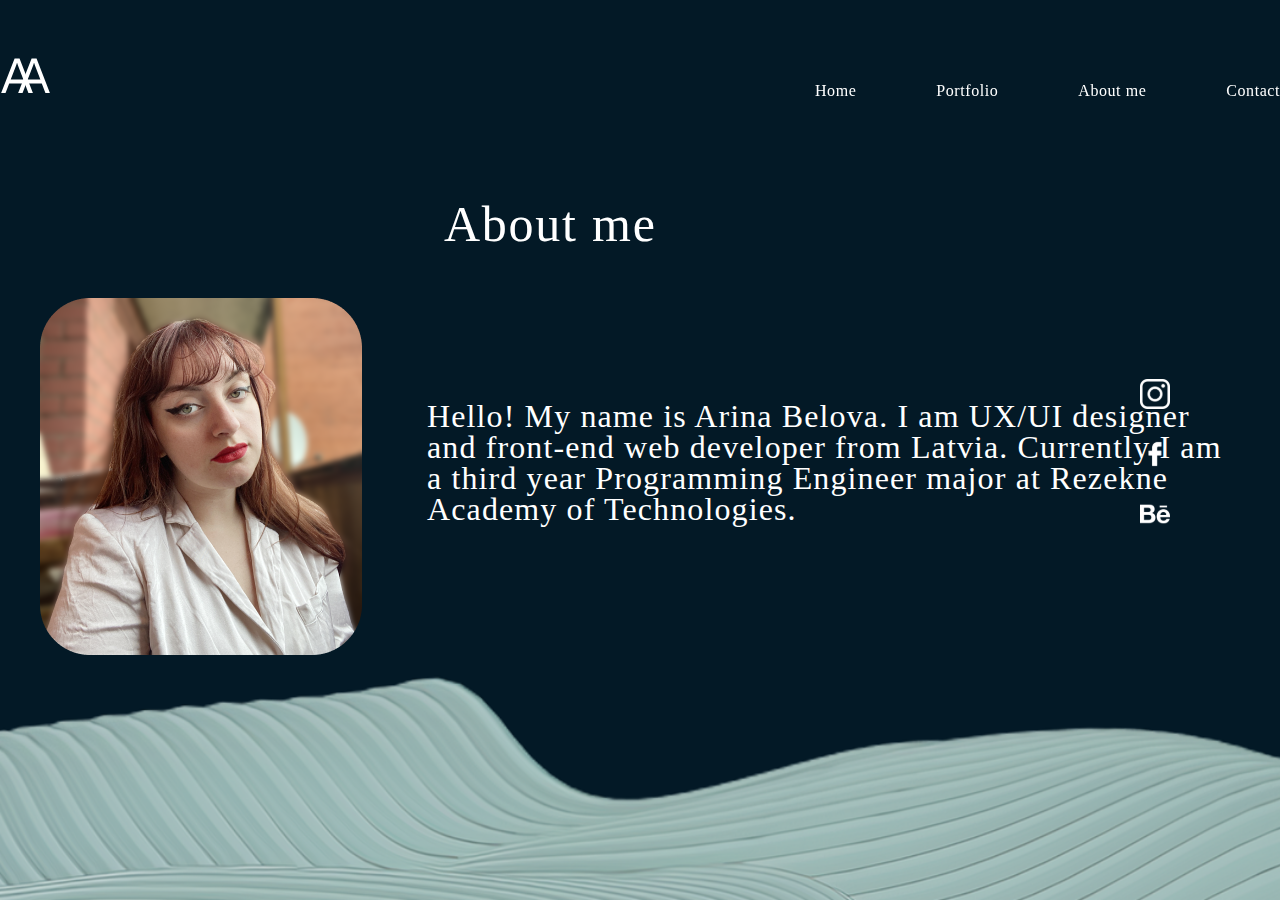
==== about_me.html @ cb5847c9 "Added new files" ====
<!DOCTYPE html>
<html lang="en">
<head>
    <meta charset="UTF-8">
    <meta http-equiv="X-UA-Compatible" content="IE=edge">
    <meta name="viewport" content="width=device-width, initial-scale=1.0">
    <title>Arina</title>
    <link rel="stylesheet" href="./css/style.css">
</head>
<body>
    <header class="header">
        <div class="wrapper">  
           <div class="header_wrapper">
                <div class="header_logo">
                    <a href="/" class="header_logo-link">
                        <img src="./img/svg/arina_logo.svg" alt="Hello there! My name is Arina" class="header_logo-pic">
                    </a>
                </div>
                <nav class="header_nav">
                    <ul class="header_list">
                        <li class="header_item">
                            <a href="/index.html" class="header_link">Home</a>
                        </li>
                        <li class="header_item">
                            <a href="/portfolio.html" class="header_link">Portfolio</a>
                        </li>
                        <li class="header_item">
                            <a href="#!" class="header_link">About me</a>
                        </li>
                        <li class="header_item">
                            <a href="/contact.html" class="header_link">Contact</a>
                        </li>
                    </ul>
                </nav>
           </div> 
        </div>
    </header>

    <main class="main">
        <section class="decor">
            <div class="container">
                <img src="../img/decor_alt.png" class="container_img">
            </div>
            <div class="title">
                <h1 class="about_title">
                  About me
                  </h1>
            </div>
            <div class="about_wrapper">
                <img src="../img/portrait.png" alt="Arina Belova">
                <div class="about_text">
                    <p>
                        Hello! My name is Arina Belova. I am UX/UI designer and front-end web developer from Latvia. Currently I am a third year Programming Engineer major at Rezekne Academy of Technologies. 
                     </p>
                </div>
            </div>
            <div class="socials">
                <ul class="socials_list">
                    <li class="socials_item">
                        <a href="https://www.instagram.com/ant1taxxi/" target="_blank" class="socials_link">
                            <img src="./img/svg/Instagram.svg" alt="Instagram" class="socials_img">
                        </a>
                    </li>
                    <li class="socials_item">
                        <a href="https://www.facebook.com/amelieblv" target="_blank" class="socials_link">
                            <img src="./img/svg/Facebook.svg" alt="Facebook" class="socials_img">
                        </a>
                    </li>
                    <li class="socials_item">
                        <a href="#!" class="socials_link">
                            <img src="./img/svg/Behance.svg" alt="Behance" class="socials_img">
                        </a>
                    </li>
                </ul>
            </div>
        </section>
    </main> 

</body>
</html>
---- css/style.css ----
/* http://meyerweb.com/eric/tools/css/reset/
   v2.0-modified | 20110126
   License: none (public domain)
*/

html, body, div, span, applet, object, iframe,
h1, h2, h3, h4, h5, h6, p, blockquote, pre,
a, abbr, acronym, address, big, cite, code,
del, dfn, em, img, ins, kbd, q, s, samp,
small, strike, strong, sub, sup, tt, var,
b, u, i, center,
dl, dt, dd, ol, ul, li,
fieldset, form, label, legend,
table, caption, tbody, tfoot, thead, tr, th, td,
article, aside, canvas, details, embed,
figure, figcaption, footer, header, hgroup,
menu, nav, output, ruby, section, summary,
time, mark, audio, video {
  margin: 0;
	padding: 0;
	border: 0;
	font-size: 100%;
	font: inherit;
	vertical-align: baseline;
}

/* make sure to set some focus styles for accessibility */
:focus {
    outline: 0;
}

/* HTML5 display-role reset for older browsers */
article, aside, details, figcaption, figure,
footer, header, hgroup, menu, nav, section {
	display: block;
}

body {
	line-height: 1;
}

ol, ul {
	list-style: none;
}

blockquote, q {
	quotes: none;
}

blockquote:before, blockquote:after,
q:before, q:after {
	content: '';
	content: none;
}

table {
	border-collapse: collapse;
	border-spacing: 0;
}

input[type=search]::-webkit-search-cancel-button,
input[type=search]::-webkit-search-decoration,
input[type=search]::-webkit-search-results-button,
input[type=search]::-webkit-search-results-decoration {
    -webkit-appearance: none;
    -moz-appearance: none;
}

input[type=search] {
    -webkit-appearance: none;
    -moz-appearance: none;
    -webkit-box-sizing: content-box;
    -moz-box-sizing: content-box;
    box-sizing: content-box;
}

textarea {
    overflow: auto;
    vertical-align: top;
    resize: vertical;
}

/**
 * Correct `inline-block` display not defined in IE 6/7/8/9 and Firefox 3.
 */

audio,
canvas,
video {
    display: inline-block;
    *display: inline;
    *zoom: 1;
    max-width: 100%;
}

/**
 * Prevent modern browsers from displaying `audio` without controls.
 * Remove excess height in iOS 5 devices.
 */

audio:not([controls]) {
    display: none;
    height: 0;
}

/**
 * Address styling not present in IE 7/8/9, Firefox 3, and Safari 4.
 * Known issue: no IE 6 support.
 */

[hidden] {
    display: none;
}

/**
 * 1. Correct text resizing oddly in IE 6/7 when body `font-size` is set using
 *    `em` units.
 * 2. Prevent iOS text size adjust after orientation change, without disabling
 *    user zoom.
 */

html {
    font-size: 100%; /* 1 */
    -webkit-text-size-adjust: 100%; /* 2 */
    -ms-text-size-adjust: 100%; /* 2 */
}

/**
 * Address `outline` inconsistency between Chrome and other browsers.
 */

a:focus {
    outline: thin dotted;
}

/**
 * Improve readability when focused and also mouse hovered in all browsers.
 */

a:active,
a:hover {
    outline: 0;
}

/**
 * 1. Remove border when inside `a` element in IE 6/7/8/9 and Firefox 3.
 * 2. Improve image quality when scaled in IE 7.
 */

img {
    border: 0; /* 1 */
    -ms-interpolation-mode: bicubic; /* 2 */
}

/**
 * Address margin not present in IE 6/7/8/9, Safari 5, and Opera 11.
 */

figure {
    margin: 0;
}

/**
 * Correct margin displayed oddly in IE 6/7.
 */

form {
    margin: 0;
}

/**
 * Define consistent border, margin, and padding.
 */

fieldset {
    border: 1px solid #c0c0c0;
    margin: 0 2px;
    padding: 0.35em 0.625em 0.75em;
}

/**
 * 1. Correct color not being inherited in IE 6/7/8/9.
 * 2. Correct text not wrapping in Firefox 3.
 * 3. Correct alignment displayed oddly in IE 6/7.
 */

legend {
    border: 0; /* 1 */
    padding: 0;
    white-space: normal; /* 2 */
    *margin-left: -7px; /* 3 */
}

/**
 * 1. Correct font size not being inherited in all browsers.
 * 2. Address margins set differently in IE 6/7, Firefox 3+, Safari 5,
 *    and Chrome.
 * 3. Improve appearance and consistency in all browsers.
 */

button,
input,
select,
textarea {
    font-size: 100%; /* 1 */
    margin: 0; /* 2 */
    vertical-align: baseline; /* 3 */
    *vertical-align: middle; /* 3 */
}

/**
 * Address Firefox 3+ setting `line-height` on `input` using `!important` in
 * the UA stylesheet.
 */

button,
input {
    line-height: normal;
}

/**
 * Address inconsistent `text-transform` inheritance for `button` and `select`.
 * All other form control elements do not inherit `text-transform` values.
 * Correct `button` style inheritance in Chrome, Safari 5+, and IE 6+.
 * Correct `select` style inheritance in Firefox 4+ and Opera.
 */

button,
select {
    text-transform: none;
}

/**
 * 1. Avoid the WebKit bug in Android 4.0.* where (2) destroys native `audio`
 *    and `video` controls.
 * 2. Correct inability to style clickable `input` types in iOS.
 * 3. Improve usability and consistency of cursor style between image-type
 *    `input` and others.
 * 4. Remove inner spacing in IE 7 without affecting normal text inputs.
 *    Known issue: inner spacing remains in IE 6.
 */

button,
html input[type="button"], /* 1 */
input[type="reset"],
input[type="submit"] {
    -webkit-appearance: button; /* 2 */
    cursor: pointer; /* 3 */
    *overflow: visible;  /* 4 */
}

/**
 * Re-set default cursor for disabled elements.
 */

button[disabled],
html input[disabled] {
    cursor: default;
}

/**
 * 1. Address box sizing set to content-box in IE 8/9.
 * 2. Remove excess padding in IE 8/9.
 * 3. Remove excess padding in IE 7.
 *    Known issue: excess padding remains in IE 6.
 */

input[type="checkbox"],
input[type="radio"] {
    box-sizing: border-box; /* 1 */
    padding: 0; /* 2 */
    *height: 13px; /* 3 */
    *width: 13px; /* 3 */
}

/**
 * 1. Address `appearance` set to `searchfield` in Safari 5 and Chrome.
 * 2. Address `box-sizing` set to `border-box` in Safari 5 and Chrome
 *    (include `-moz` to future-proof).
 */

input[type="search"] {
    -webkit-appearance: textfield; /* 1 */
    -moz-box-sizing: content-box;
    -webkit-box-sizing: content-box; /* 2 */
    box-sizing: content-box;
}

/**
 * Remove inner padding and search cancel button in Safari 5 and Chrome
 * on OS X.
 */

input[type="search"]::-webkit-search-cancel-button,
input[type="search"]::-webkit-search-decoration {
    -webkit-appearance: none;
}

/**
 * Remove inner padding and border in Firefox 3+.
 */

button::-moz-focus-inner,
input::-moz-focus-inner {
    border: 0;
    padding: 0;
}

/**
 * 1. Remove default vertical scrollbar in IE 6/7/8/9.
 * 2. Improve readability and alignment in all browsers.
 */

textarea {
    overflow: auto; /* 1 */
    vertical-align: top; /* 2 */
}

/**
 * Remove most spacing between table cells.
 */

table {
    border-collapse: collapse;
    border-spacing: 0;
}

html,
button,
input,
select,
textarea {
    color: #222;
}


::-moz-selection {
    background: #b3d4fc;
    text-shadow: none;
}

::selection {
    background: #b3d4fc;
    text-shadow: none;
}

img {
    vertical-align: middle;
}

fieldset {
    border: 0;
    margin: 0;
    padding: 0;
}

textarea {
    resize: vertical;
}

.chromeframe {
    margin: 0.2em 0;
    background: #ccc;
    color: #000;
    padding: 0.2em 0;
}

/* Neue Machina Regular */
@font-face {
    font-family: 'PP Neue Machina';
    src: url('NeueMachina-Regular.eot');
    src: local('Neue Machina Regular'), local('NeueMachina-Regular'),
        url('NeueMachina-Regular.woff2') format('woff2'),
        url('NeueMachina-Regular.woff') format('woff');
    font-weight: normal;
    font-style: normal;
}

/* Airnt */
@font-face {
    font-family: 'Airnt';
    src: local('Airnt'), local('Airnt'),
        url('../fonts/Airnt.woff') format('woff'),
        url('../fonts/Airnt.woff2') format('woff2');
    font-weight: 400;
    font-style: normal;
}

/* Airnt-Quantum */
@font-face {
    font-family: 'Airnt';
    src: local('Airnt-Quantum'), local('Airnt-Quantum'),
        url('../fonts/Airnt-Quantum.woff') format('woff'),
        url('../fonts/Airnt-Quantum.woff2') format('woff2');
    font-weight: 400;
    font-style: normal;
}

html{
    box-sizing: border-box;
}
*, *::before, *::after{
    box-sizing: inherit;
}

.wrapper{
    max-width: 1400px;
    margin: 0 auto;
}
body{
    font-family: 'Neue Machina';
    font-weight: normal;
    font-size: 16px;
    line-height: 1.2;
    font-style: normal;
    color:#ffffff;
}

/*Header start*/
.header{
    top: 0;
    left: 0;
    width: 100%;
    position: fixed;
}

.header_wrapper
{
    display:flex;
    flex-wrap: wrap;
    align-items: flex-end;
    justify-content: space-between;
    padding-top: 45px;
}

.header_list{
    display:flex;
    flex-wrap: wrap;
}

.header_item{
    margin-right:80px;
}

.header_item:last-child{
    margin-right: 0;
}

.header_link{
    font-family: 'Airnt';
    font-style: normal;
    font-weight: 400;
    font-size: 16px;
    line-height: 30px;
    display: flex;
    align-items: center;
    letter-spacing: 0.035em;
    text-decoration: none;
    color: #FFFFFF;
}

.header_link:hover, .header_link:focus, .header_link:active{
    text-decoration: underline;
}
/*Header end*/

/*Main start*/
.title{
    padding-top: 50px;
}


.container {
    height: 150px;
    width: 100%;
}

.container_img {
    vertical-align: bottom;
    width: 100%;
    object-fit: cover;
    height: 100vh;
    left: 0px;
    top: 153px;
} 

h1{
    font-family: 'Airnt';
    font-style: normal;
    font-weight: 400;
    font-size: 50px;
    line-height: 48px;
    display: flex;
    align-items: center;
    text-align: center;
    letter-spacing: 0.035em;
    margin-bottom:75px;
}

p{
    font-family: 'PP Neue Machina';
    font-style: normal;
    font-weight: 400;
    font-size: 32px;
    line-height: 31px;
    letter-spacing: 0.035em;
    color: #FFFFFF;
}

.socials_list{
    display: flex;
    flex-direction: column;
    align-items: flex-start;
    padding: 0px;
    gap: 30px;

    position: absolute;
    width: 30px;
    height: 150px;
    top: 379px;
    right: 110px;
}

.socials_link:hover, .socials_link:focus, .socials_link:active{
    opacity: .75;
}

.decor{
    height: 100vh;
    background-color: #031926;
}
/*Home start*/
.intro{ 
    min-height: 100px;
    position: fixed;
    width:100%;
    text-align: center;
}
.intro_title{
    width: 794px;
    height: 102px;
    padding-top: 270px;
    margin-left: auto;
    margin-right: auto;
}

.intro_list{
    width: 466px;
    height: 31px;
    margin-left: auto;
    margin-right: auto;    
    display:flex;
    align-items: center;
    text-align: center;
}

.intro_item{
    margin-right:40px;
}

.intro_item:last-child{
    margin-right: 0;
}

.intro_link{
    font-family: 'PP Neue Machina';
    font-style: normal;
    font-weight: 400;
    font-size: 32px;
    line-height: 31px;
    /* identical to box height */
    
    display: flex;
    align-items: center;
    text-align: center;
    letter-spacing: 0.035em;
    text-decoration: none;
    color: #F4E9CD;
    
}
.intro_link:hover, .intro_link:focus, .intro_link:active{
    text-decoration: underline;
}
/*Home end*/

/*Portfolio start*/
.portfolio_title{
    width: 392px;
    height: 48px;
    margin-left: auto;
    margin-right: auto;
}

.portfolio_wrapper{
    display:flex;
    flex-wrap: wrap;
    align-items: flex-end;
    justify-content: space-between;
    width: 1600px;
    height: 357px;
    margin-left: auto;
    margin-right: auto;
    align-items: center;
}

.portfolio_list{
    float: left;
    display:flex;
    flex-wrap: wrap;
    align-items: center;
    justify-content: center;
    width: 1600px;
    height: 353px;
    top: 300px;
    margin-left:  auto;
    margin-right: auto;
}
.portfolio_item{
    width: 601px;
    height: 353px;
    border-radius: 50px;
    margin-right:10px;
}
/*
#card1{
    width: 581px;
    height: 353px;
    left: 355px;
    top: 300px;
}

#card2{
    width: 601px;
    height: 353px;
    left: 965px;
    top: 300px;
    
}*/

/*Portfolio end*/
/*About me start*/
.about_title{
    width: 392px;
    height: 48px;
    margin-left: auto;
    margin-right: auto;
    margin-bottom: 50px;
}

.about_wrapper{
    display:flex;
    flex-wrap: wrap;
    align-items: flex-end;
    justify-content: space-between;
    width: 1200px;
    height: 357px;
    margin-left: auto;
    margin-right: auto;
    align-items: center;

} 

.about_text{
    width: 813px;
    height: 152px;
    left: 587px;
    top: 374px;
}

.portrait{
    width: 322px;
    height: 357px;
    left: 200px;
    top: 271px;
}
/*About me end*/
/*Contact start*/
.contact_title{
    width: 318px;
    height: 48px;
    margin-left: auto;
    margin-right: auto;
    margin-bottom: 45px;
}
.contact_form_info{
    width:490px;
    margin-left: auto;
    margin-right: auto;
    align-items: center;
    text-align: center;
}

.contact_form_field{
    width:490px;
    height:75px;
    background-color: transparent;
    border:0;
    border-bottom: 5px solid #F4E9CD;
    padding-bottom: 12px;
    font-family: 'PP Neue Machina';
    font-style: normal;
    font-weight: 400;
    font-size: 32px;
    line-height: 31px;
    color:#FFFFFF;
}
.contact_form_field_last{
    width:490px;
    height:180px;
    background-color: transparent;
    border:0;
    border-bottom: 5px solid #F4E9CD;
    margin-bottom: 45px;
    padding-bottom: 12px;
    font-family: 'PP Neue Machina';
    font-style: normal;
    font-weight: 400;
    font-size: 32px;
    line-height: 31px;
    color:#FFFFFF;
    padding-top:35px;
}

.contact_form_submit{
    width: 160px;
    height: 60px;
    background: #F4E9CD;
    border-radius: 50px;

    font-family: 'Airnt';
    font-style: normal;
    font-weight: 400;
    font-size: 20px;
    line-height: 19px;

    letter-spacing: 0.035em;

    color: #000000;
}

.contact_form_submit:hover,.contact_form_submit:focus,.contact_form_submit:active{
    background: #cec5ad;
}
/*Contact end*/
/*Main end*/
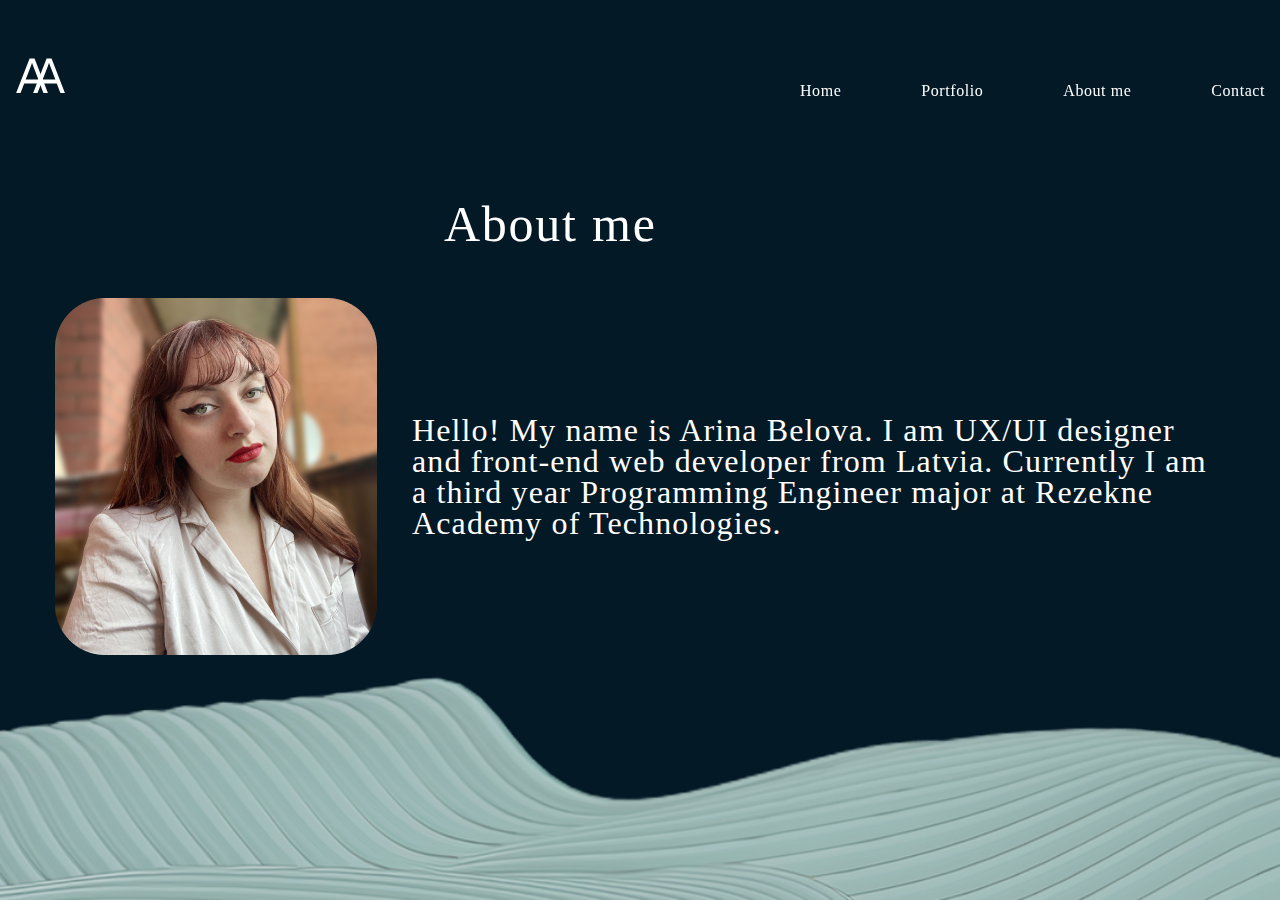
==== commit d7599b7e: "Update" ====
--- a/about_me.html
+++ b/about_me.html
@@ -1,10 +1,20 @@
 <!DOCTYPE html>
 <html lang="en">
 <head>
+    <link rel="apple-touch-icon" sizes="180x180" href="/apple-touch-icon.png">
+    <link rel="icon" type="image/png" sizes="32x32" href="/favicon-32x32.png">
+    <link rel="icon" type="image/png" sizes="16x16" href="/favicon-16x16.png">
+    <link rel="manifest" href="/site.webmanifest">
+    <link rel="mask-icon" href="/safari-pinned-tab.svg" color="#5bbad5">
+    <meta name="msapplication-TileColor" content="#2b5797">
+    <meta name="theme-color" content="#ffffff">
+    <meta name="msapplication-TileColor" content="#98b4b1">
+    <meta name="msapplication-config" content="../img/icon/browserconfig.xml">
+    <meta name="theme-color" content="#98b4b1">
     <meta charset="UTF-8">
     <meta http-equiv="X-UA-Compatible" content="IE=edge">
     <meta name="viewport" content="width=device-width, initial-scale=1.0">
-    <title>Arina</title>
+    <title>About me</title>
     <link rel="stylesheet" href="./css/style.css">
 </head>
 <body>
@@ -54,25 +64,6 @@
                      </p>
                 </div>
             </div>
-            <div class="socials">
-                <ul class="socials_list">
-                    <li class="socials_item">
-                        <a href="https://www.instagram.com/ant1taxxi/" target="_blank" class="socials_link">
-                            <img src="./img/svg/Instagram.svg" alt="Instagram" class="socials_img">
-                        </a>
-                    </li>
-                    <li class="socials_item">
-                        <a href="https://www.facebook.com/amelieblv" target="_blank" class="socials_link">
-                            <img src="./img/svg/Facebook.svg" alt="Facebook" class="socials_img">
-                        </a>
-                    </li>
-                    <li class="socials_item">
-                        <a href="#!" class="socials_link">
-                            <img src="./img/svg/Behance.svg" alt="Behance" class="socials_img">
-                        </a>
-                    </li>
-                </ul>
-            </div>
         </section>
     </main> 
 
--- a/css/style.css
+++ b/css/style.css
@@ -406,6 +406,7 @@
 .wrapper{
     max-width: 1400px;
     margin: 0 auto;
+    padding: 0 15px;
 }
 body{
     font-family: 'Neue Machina';
@@ -426,6 +427,7 @@
 
 .header_wrapper
 {
+    max-width: 100%;
     display:flex;
     flex-wrap: wrap;
     align-items: flex-end;
@@ -511,7 +513,7 @@
     display: flex;
     flex-direction: column;
     align-items: flex-start;
-    padding: 0px;
+    padding: 15px;
     gap: 30px;
 
     position: absolute;
@@ -537,7 +539,7 @@
     text-align: center;
 }
 .intro_title{
-    width: 794px;
+    width: 800px;
     height: 102px;
     padding-top: 270px;
     margin-left: auto;
@@ -547,11 +549,11 @@
 .intro_list{
     width: 466px;
     height: 31px;
-    margin-left: auto;
-    margin-right: auto;    
+    margin:0 auto;   
     display:flex;
-    align-items: center;
-    text-align: center;
+    flex-wrap: wrap;
+    align-items: flex-end;
+    justify-content: center;
 }
 
 .intro_item{
@@ -591,51 +593,19 @@
     margin-right: auto;
 }
 
-.portfolio_wrapper{
-    display:flex;
-    flex-wrap: wrap;
-    align-items: flex-end;
-    justify-content: space-between;
-    width: 1600px;
-    height: 357px;
-    margin-left: auto;
-    margin-right: auto;
-    align-items: center;
-}
-
-.portfolio_list{
-    float: left;
-    display:flex;
-    flex-wrap: wrap;
-    align-items: center;
-    justify-content: center;
-    width: 1600px;
-    height: 353px;
-    top: 300px;
-    margin-left:  auto;
-    margin-right: auto;
-}
-.portfolio_item{
+* {
+    -webkit-box-sizing: border-box;
+    box-sizing: border-box;
+  }
+
+  .gallery-cell {
     width: 601px;
     height: 353px;
+    margin-right: 10px;
     border-radius: 50px;
-    margin-right:10px;
-}
-/*
-#card1{
-    width: 581px;
-    height: 353px;
-    left: 355px;
-    top: 300px;
-}
-
-#card2{
-    width: 601px;
-    height: 353px;
-    left: 965px;
-    top: 300px;
-    
-}*/
+    background: #8C8;
+    counter-increment: gallery-cell;
+  }
 
 /*Portfolio end*/
 /*About me start*/
@@ -648,11 +618,12 @@
 }
 
 .about_wrapper{
+    padding: 0 15px;
     display:flex;
     flex-wrap: wrap;
     align-items: flex-end;
     justify-content: space-between;
-    width: 1200px;
+    max-width: 1200px;
     height: 357px;
     margin-left: auto;
     margin-right: auto;
@@ -661,8 +632,8 @@
 } 
 
 .about_text{
-    width: 813px;
-    height: 152px;
+    max-width: 813px;
+    max-height: 152px;
     left: 587px;
     top: 374px;
 }
@@ -742,4 +713,24 @@
     background: #cec5ad;
 }
 /*Contact end*/
-/*Main end*/+/*Main end*/
+
+/*Media start*/
+@media screen and (max-width:1000px){
+    .socials{
+        position:relative;
+        width:100%;
+        margin-bottom:0px
+    }
+    .socials_list{
+        position:absolute;
+        flex-direction:row;
+        align-items:center;
+        padding: 15px;
+        gap: 30px;
+        margin: 0 auto;
+        left: 0px;
+    }
+
+}
+/*Media end*/